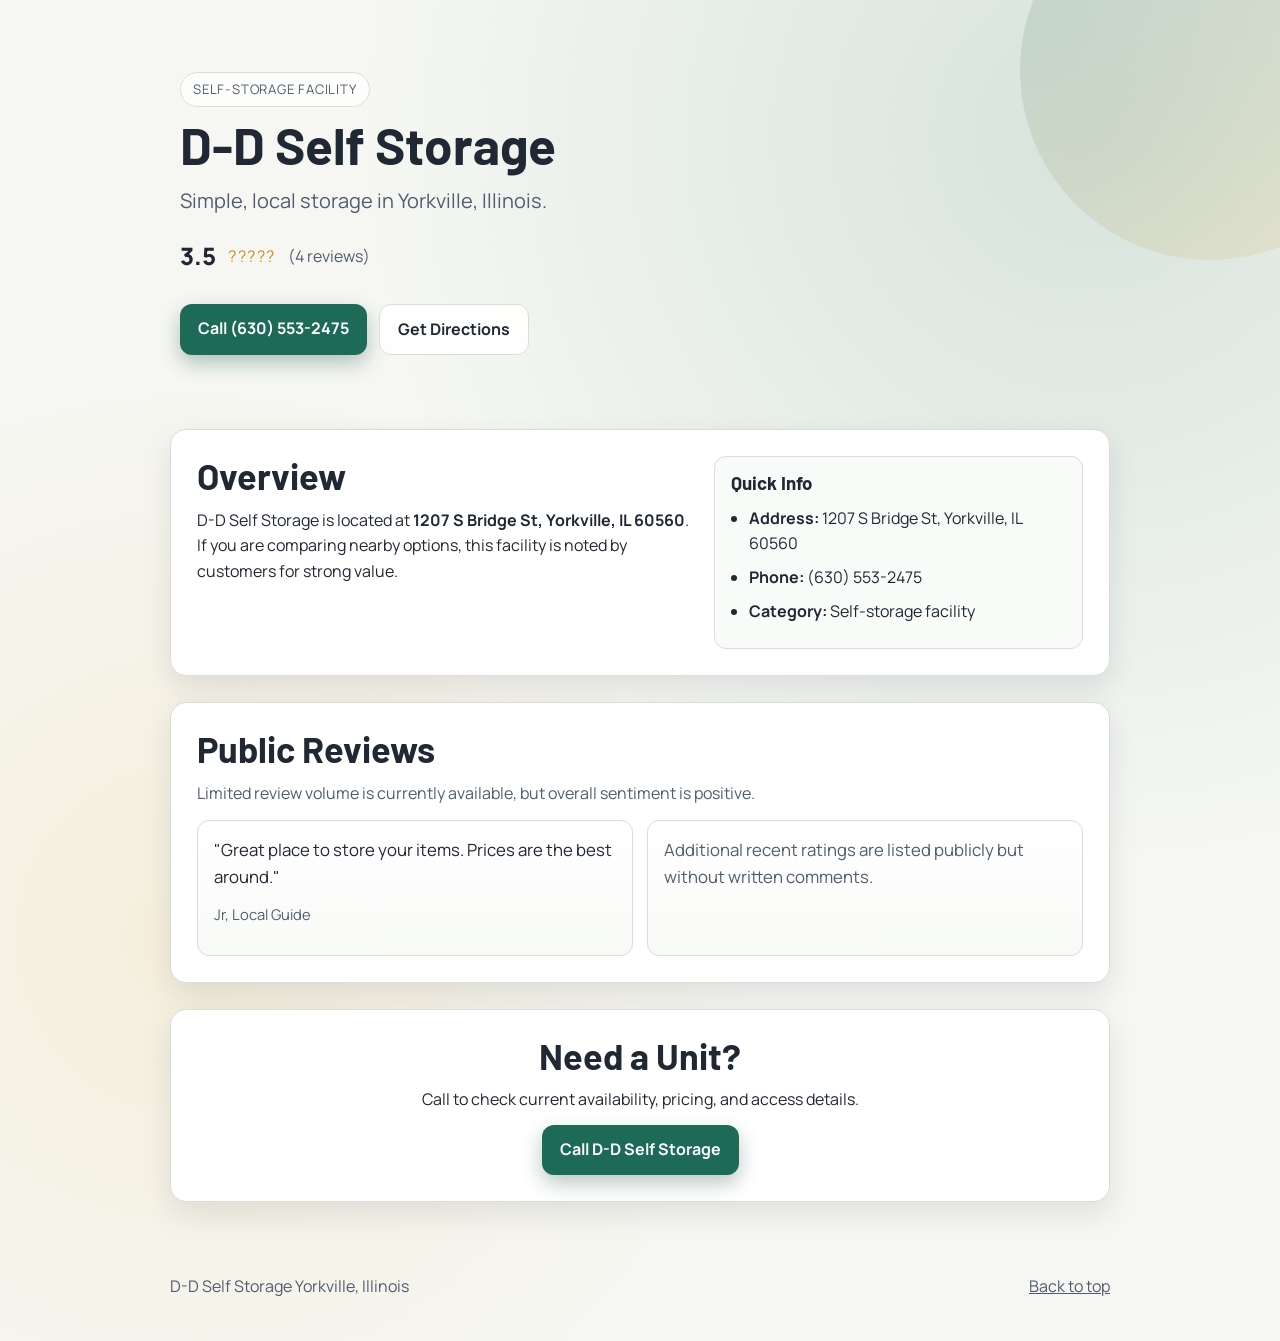
==== index.html @ d062bbf6 "Add files via upload" ====
<!DOCTYPE html>
<html lang="en">
<head>
  <meta charset="UTF-8">
  <meta name="viewport" content="width=device-width, initial-scale=1.0">
  <meta name="description" content="D-D Self Storage in Yorkville, IL. Contact for storage availability and pricing.">
  <title>D-D Self Storage | Yorkville, IL</title>
  <link rel="preconnect" href="https://fonts.googleapis.com">
  <link rel="preconnect" href="https://fonts.gstatic.com" crossorigin>
  <link href="https://fonts.googleapis.com/css2?family=Barlow:wght@400;500;600;700;800&family=Manrope:wght@400;500;700&display=swap" rel="stylesheet">
  <link rel="stylesheet" href="css/styles.css">
</head>
<body>
  <header class="hero" id="top">
    <div class="hero-inner">
      <p class="kicker">Self-Storage Facility</p>
      <h1>D-D Self Storage</h1>
      <p class="lead">Simple, local storage in Yorkville, Illinois.</p>

      <div class="rating-row" aria-label="Google rating summary">
        <span class="score">3.5</span>
        <span class="stars" aria-hidden="true">?????</span>
        <span class="count">(4 reviews)</span>
      </div>

      <div class="hero-actions">
        <a class="btn btn-primary" href="tel:+16305532475">Call (630) 553-2475</a>
        <a class="btn btn-outline" target="_blank" rel="noopener noreferrer" href="https://www.google.com/maps/search/?api=1&query=1207+S+Bridge+St+Yorkville+IL+60560">Get Directions</a>
      </div>
    </div>
    <div class="hero-accent" aria-hidden="true"></div>
  </header>

  <main>
    <section class="section section-grid" id="overview">
      <div>
        <h2>Overview</h2>
        <p>
          D-D Self Storage is located at <strong>1207 S Bridge St, Yorkville, IL 60560</strong>.
          If you are comparing nearby options, this facility is noted by customers for strong value.
        </p>
      </div>
      <aside class="info-card">
        <h3>Quick Info</h3>
        <ul>
          <li><strong>Address:</strong> 1207 S Bridge St, Yorkville, IL 60560</li>
          <li><strong>Phone:</strong> (630) 553-2475</li>
          <li><strong>Category:</strong> Self-storage facility</li>
        </ul>
      </aside>
    </section>

    <section class="section" id="reviews">
      <h2>Public Reviews</h2>
      <p class="section-intro">Limited review volume is currently available, but overall sentiment is positive.</p>

      <div class="reviews-wrap">
        <article class="review">
          <p class="review-text">"Great place to store your items. Prices are the best around."</p>
          <p class="review-meta">Jr, Local Guide</p>
        </article>

        <article class="review muted">
          <p class="review-text">Additional recent ratings are listed publicly but without written comments.</p>
        </article>
      </div>
    </section>

    <section class="section cta" id="contact">
      <h2>Need a Unit?</h2>
      <p>Call to check current availability, pricing, and access details.</p>
      <a class="btn btn-primary" href="tel:+16305532475">Call D-D Self Storage</a>
    </section>
  </main>

  <footer class="footer">
    <p>D-D Self Storage Yorkville, Illinois</p>
    <p><a href="#top">Back to top</a></p>
  </footer>
</body>
</html>
---- css/styles.css ----
:root {
  --bg: #f6f7f3;
  --ink: #1f2833;
  --ink-soft: #4f5d6d;
  --brand: #1d6b57;
  --brand-dark: #114737;
  --card: #ffffff;
  --line: #d7dfd6;
  --accent: #f2b950;
  --radius: 16px;
  --shadow: 0 12px 30px rgba(17, 34, 51, 0.1);
}

* {
  box-sizing: border-box;
}

body {
  margin: 0;
  font-family: Manrope, "Segoe UI", Tahoma, sans-serif;
  color: var(--ink);
  background:
    radial-gradient(circle at 85% 10%, rgba(29, 107, 87, 0.14), transparent 45%),
    radial-gradient(circle at 15% 70%, rgba(242, 185, 80, 0.14), transparent 40%),
    var(--bg);
  line-height: 1.6;
}

h1,
h2,
h3 {
  font-family: Barlow, "Arial Narrow", sans-serif;
  margin: 0 0 12px;
  line-height: 1.1;
}

h1 {
  font-size: clamp(2rem, 4vw, 3.5rem);
}

h2 {
  font-size: clamp(1.5rem, 3vw, 2.25rem);
}

p {
  margin: 0 0 12px;
}

.hero {
  padding: 72px 20px 48px;
  position: relative;
  overflow: hidden;
}

.hero-inner {
  max-width: 920px;
  margin: 0 auto;
  position: relative;
  z-index: 2;
  animation: rise-in 0.7s ease-out both;
}

.hero-accent {
  position: absolute;
  right: -120px;
  top: -120px;
  width: 380px;
  height: 380px;
  border-radius: 50%;
  background: linear-gradient(150deg, var(--brand), var(--accent));
  opacity: 0.16;
}

.kicker {
  display: inline-block;
  margin-bottom: 10px;
  padding: 6px 12px;
  border: 1px solid var(--line);
  border-radius: 999px;
  font-size: 0.82rem;
  letter-spacing: 0.06em;
  text-transform: uppercase;
  color: var(--ink-soft);
  background: rgba(255, 255, 255, 0.75);
}

.lead {
  font-size: clamp(1rem, 2vw, 1.25rem);
  color: var(--ink-soft);
  max-width: 54ch;
}

.rating-row {
  display: flex;
  align-items: center;
  gap: 12px;
  margin: 20px 0 28px;
  flex-wrap: wrap;
}

.score {
  font-weight: 800;
  font-size: 1.5rem;
}

.stars {
  letter-spacing: 0.1em;
  color: #cc8e1f;
}

.count {
  color: var(--ink-soft);
}

.hero-actions {
  display: flex;
  gap: 12px;
  flex-wrap: wrap;
}

.btn {
  display: inline-block;
  text-decoration: none;
  font-weight: 700;
  border-radius: 12px;
  padding: 12px 18px;
  transition: transform 0.2s ease, box-shadow 0.2s ease;
}

.btn:hover {
  transform: translateY(-1px);
}

.btn-primary {
  background: var(--brand);
  color: #fff;
  box-shadow: 0 8px 20px rgba(17, 71, 55, 0.3);
}

.btn-primary:hover {
  background: var(--brand-dark);
}

.btn-outline {
  border: 1px solid var(--line);
  color: var(--ink);
  background: rgba(255, 255, 255, 0.88);
}

main {
  max-width: 980px;
  margin: 0 auto;
  padding: 0 20px 50px;
}

.section {
  margin-top: 26px;
  background: var(--card);
  border: 1px solid var(--line);
  border-radius: var(--radius);
  padding: 26px;
  box-shadow: var(--shadow);
  animation: rise-in 0.8s ease both;
}

.section-grid {
  display: grid;
  gap: 18px;
  grid-template-columns: 1.35fr 1fr;
}

.info-card {
  background: #f9fbf8;
  border: 1px solid var(--line);
  border-radius: 12px;
  padding: 16px;
}

.info-card ul {
  margin: 8px 0 0;
  padding-left: 18px;
}

.info-card li {
  margin-bottom: 8px;
}

.section-intro {
  color: var(--ink-soft);
}

.reviews-wrap {
  display: grid;
  grid-template-columns: 1fr 1fr;
  gap: 14px;
  margin-top: 14px;
}

.review {
  border: 1px solid var(--line);
  border-radius: 12px;
  padding: 16px;
  background: linear-gradient(180deg, #ffffff, #f8faf7);
}

.review-text {
  font-size: 1.05rem;
}

.review-meta {
  color: var(--ink-soft);
  font-size: 0.92rem;
}

.review.muted {
  color: var(--ink-soft);
}

.cta {
  text-align: center;
}

.footer {
  max-width: 980px;
  margin: 22px auto 30px;
  padding: 0 20px;
  color: var(--ink-soft);
  display: flex;
  justify-content: space-between;
  gap: 10px;
  flex-wrap: wrap;
}

.footer a {
  color: inherit;
}

@keyframes rise-in {
  from {
    opacity: 0;
    transform: translateY(14px);
  }

  to {
    opacity: 1;
    transform: translateY(0);
  }
}

@media (max-width: 860px) {
  .section-grid,
  .reviews-wrap {
    grid-template-columns: 1fr;
  }

  .section {
    padding: 20px;
  }
}
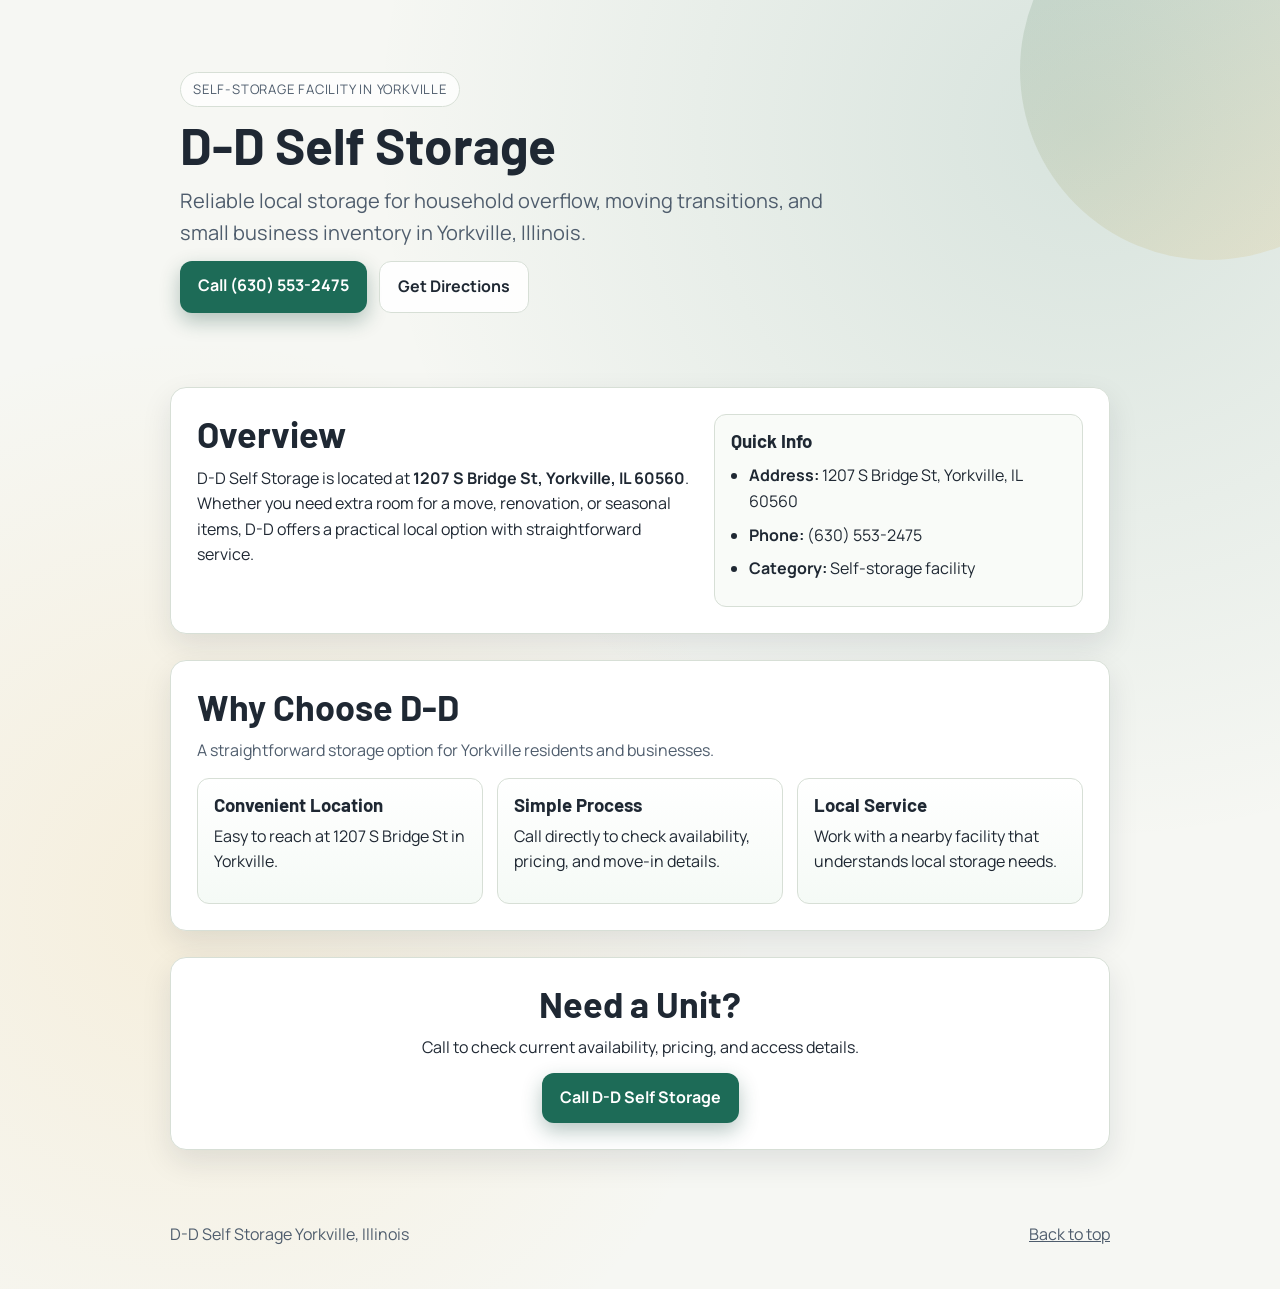
==== commit 0e500be1: "Add files via upload" ====
--- a/index.html
+++ b/index.html
@@ -13,15 +13,12 @@
 <body>
   <header class="hero" id="top">
     <div class="hero-inner">
-      <p class="kicker">Self-Storage Facility</p>
+      <p class="kicker">Self-Storage Facility In Yorkville</p>
       <h1>D-D Self Storage</h1>
-      <p class="lead">Simple, local storage in Yorkville, Illinois.</p>
-
-      <div class="rating-row" aria-label="Google rating summary">
-        <span class="score">3.5</span>
-        <span class="stars" aria-hidden="true">?????</span>
-        <span class="count">(4 reviews)</span>
-      </div>
+      <p class="lead">
+        Reliable local storage for household overflow, moving transitions, and small business
+        inventory in Yorkville, Illinois.
+      </p>
 
       <div class="hero-actions">
         <a class="btn btn-primary" href="tel:+16305532475">Call (630) 553-2475</a>
@@ -37,7 +34,8 @@
         <h2>Overview</h2>
         <p>
           D-D Self Storage is located at <strong>1207 S Bridge St, Yorkville, IL 60560</strong>.
-          If you are comparing nearby options, this facility is noted by customers for strong value.
+          Whether you need extra room for a move, renovation, or seasonal items, D-D offers a
+          practical local option with straightforward service.
         </p>
       </div>
       <aside class="info-card">
@@ -50,18 +48,24 @@
       </aside>
     </section>
 
-    <section class="section" id="reviews">
-      <h2>Public Reviews</h2>
-      <p class="section-intro">Limited review volume is currently available, but overall sentiment is positive.</p>
+    <section class="section" id="highlights">
+      <h2>Why Choose D-D</h2>
+      <p class="section-intro">A straightforward storage option for Yorkville residents and businesses.</p>
 
-      <div class="reviews-wrap">
-        <article class="review">
-          <p class="review-text">"Great place to store your items. Prices are the best around."</p>
-          <p class="review-meta">Jr, Local Guide</p>
+      <div class="highlights-wrap">
+        <article class="highlight">
+          <h3>Convenient Location</h3>
+          <p>Easy to reach at 1207 S Bridge St in Yorkville.</p>
         </article>
 
-        <article class="review muted">
-          <p class="review-text">Additional recent ratings are listed publicly but without written comments.</p>
+        <article class="highlight">
+          <h3>Simple Process</h3>
+          <p>Call directly to check availability, pricing, and move-in details.</p>
+        </article>
+
+        <article class="highlight">
+          <h3>Local Service</h3>
+          <p>Work with a nearby facility that understands local storage needs.</p>
         </article>
       </div>
     </section>
--- a/css/styles.css
+++ b/css/styles.css
@@ -90,28 +90,6 @@
   max-width: 54ch;
 }
 
-.rating-row {
-  display: flex;
-  align-items: center;
-  gap: 12px;
-  margin: 20px 0 28px;
-  flex-wrap: wrap;
-}
-
-.score {
-  font-weight: 800;
-  font-size: 1.5rem;
-}
-
-.stars {
-  letter-spacing: 0.1em;
-  color: #cc8e1f;
-}
-
-.count {
-  color: var(--ink-soft);
-}
-
 .hero-actions {
   display: flex;
   gap: 12px;
@@ -189,31 +167,22 @@
   color: var(--ink-soft);
 }
 
-.reviews-wrap {
+.highlights-wrap {
   display: grid;
-  grid-template-columns: 1fr 1fr;
+  grid-template-columns: repeat(3, minmax(0, 1fr));
   gap: 14px;
   margin-top: 14px;
 }
 
-.review {
+.highlight {
   border: 1px solid var(--line);
   border-radius: 12px;
   padding: 16px;
-  background: linear-gradient(180deg, #ffffff, #f8faf7);
-}
-
-.review-text {
-  font-size: 1.05rem;
-}
-
-.review-meta {
-  color: var(--ink-soft);
-  font-size: 0.92rem;
-}
-
-.review.muted {
-  color: var(--ink-soft);
+  background: linear-gradient(180deg, #ffffff, #f5faf6);
+}
+
+.highlight h3 {
+  margin-bottom: 8px;
 }
 
 .cta {
@@ -249,11 +218,11 @@
 
 @media (max-width: 860px) {
   .section-grid,
-  .reviews-wrap {
+  .highlights-wrap {
     grid-template-columns: 1fr;
   }
 
   .section {
     padding: 20px;
   }
-}
+}
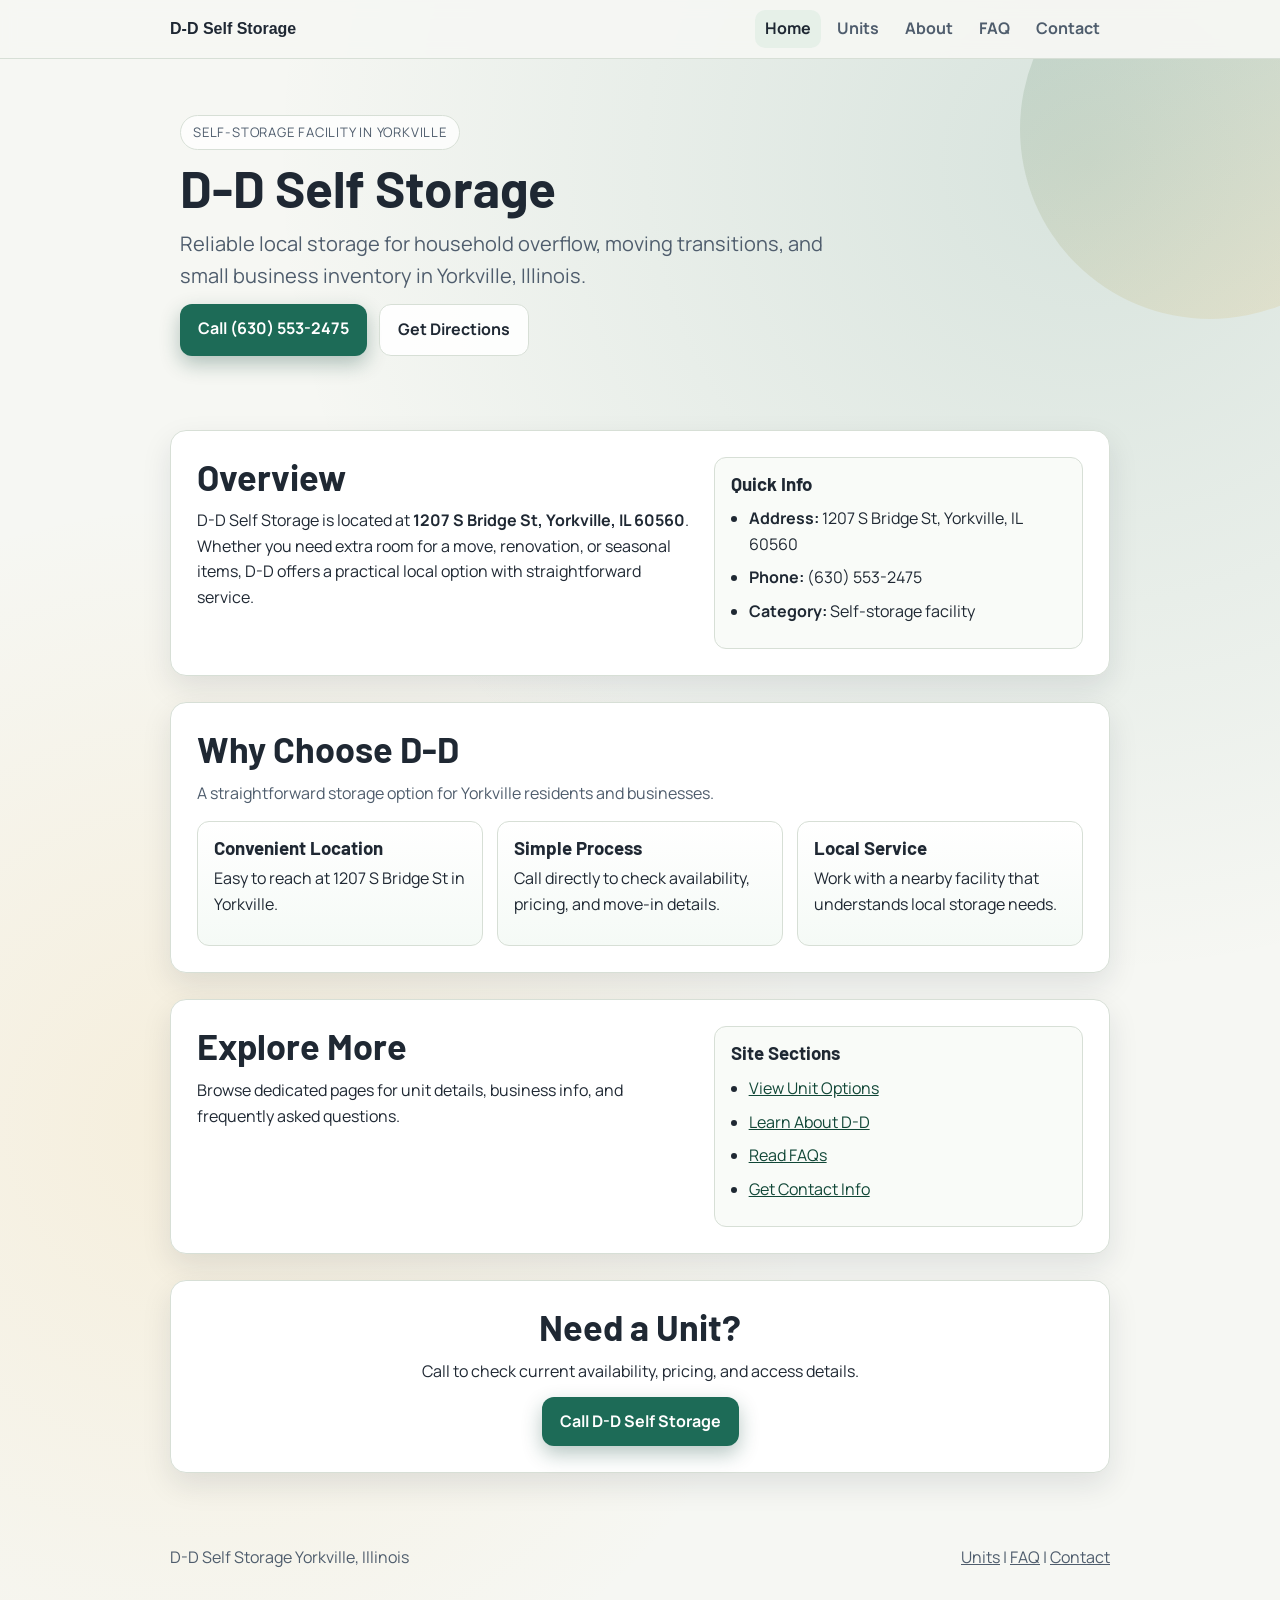
==== commit f58524b6: "Add files via upload" ====
--- a/index.html
+++ b/index.html
@@ -11,6 +11,19 @@
   <link rel="stylesheet" href="css/styles.css">
 </head>
 <body>
+  <nav class="top-nav" aria-label="Primary">
+    <div class="top-nav-inner">
+      <a class="brand" href="#top">D-D Self Storage</a>
+      <div class="top-links">
+        <a class="active" href="index.html">Home</a>
+        <a href="units.html">Units</a>
+        <a href="about.html">About</a>
+        <a href="faq.html">FAQ</a>
+        <a href="contact.html">Contact</a>
+      </div>
+    </div>
+  </nav>
+
   <header class="hero" id="top">
     <div class="hero-inner">
       <p class="kicker">Self-Storage Facility In Yorkville</p>
@@ -70,6 +83,24 @@
       </div>
     </section>
 
+    <section class="section section-grid" id="next-steps">
+      <div>
+        <h2>Explore More</h2>
+        <p>
+          Browse dedicated pages for unit details, business info, and frequently asked questions.
+        </p>
+      </div>
+      <aside class="info-card">
+        <h3>Site Sections</h3>
+        <ul>
+          <li><a href="units.html">View Unit Options</a></li>
+          <li><a href="about.html">Learn About D-D</a></li>
+          <li><a href="faq.html">Read FAQs</a></li>
+          <li><a href="contact.html">Get Contact Info</a></li>
+        </ul>
+      </aside>
+    </section>
+
     <section class="section cta" id="contact">
       <h2>Need a Unit?</h2>
       <p>Call to check current availability, pricing, and access details.</p>
@@ -79,7 +110,11 @@
 
   <footer class="footer">
     <p>D-D Self Storage Yorkville, Illinois</p>
-    <p><a href="#top">Back to top</a></p>
+    <p>
+      <a href="units.html">Units</a> |
+      <a href="faq.html">FAQ</a> |
+      <a href="contact.html">Contact</a>
+    </p>
   </footer>
 </body>
 </html>
--- a/css/styles.css
+++ b/css/styles.css
@@ -15,6 +15,10 @@
   box-sizing: border-box;
 }
 
+html {
+  scroll-behavior: smooth;
+}
+
 body {
   margin: 0;
   font-family: Manrope, "Segoe UI", Tahoma, sans-serif;
@@ -46,10 +50,64 @@
   margin: 0 0 12px;
 }
 
+.top-nav {
+  position: sticky;
+  top: 0;
+  z-index: 30;
+  border-bottom: 1px solid var(--line);
+  background: rgba(246, 247, 243, 0.92);
+  backdrop-filter: blur(8px);
+}
+
+.top-nav-inner {
+  max-width: 980px;
+  margin: 0 auto;
+  padding: 10px 20px;
+  display: flex;
+  align-items: center;
+  justify-content: space-between;
+  gap: 12px;
+}
+
+.brand {
+  font-family: Barlow, "Arial Narrow", sans-serif;
+  font-weight: 800;
+  color: var(--ink);
+  text-decoration: none;
+}
+
+.top-links {
+  display: flex;
+  gap: 6px;
+  flex-wrap: wrap;
+}
+
+.top-links a {
+  text-decoration: none;
+  color: var(--ink-soft);
+  font-weight: 700;
+  padding: 6px 10px;
+  border-radius: 10px;
+}
+
+.top-links a:hover {
+  color: var(--ink);
+  background: #eef4ef;
+}
+
+.top-links a.active {
+  color: var(--ink);
+  background: #e6f0e8;
+}
+
 .hero {
-  padding: 72px 20px 48px;
+  padding: 56px 20px 48px;
   position: relative;
   overflow: hidden;
+}
+
+.page-hero {
+  padding-top: 34px;
 }
 
 .hero-inner {
@@ -185,6 +243,62 @@
   margin-bottom: 8px;
 }
 
+.units-wrap {
+  display: grid;
+  grid-template-columns: repeat(3, minmax(0, 1fr));
+  gap: 14px;
+  margin-top: 14px;
+}
+
+.unit-card {
+  border: 1px solid var(--line);
+  border-radius: 12px;
+  padding: 16px;
+  background: linear-gradient(180deg, #ffffff, #fafaf6);
+}
+
+.faq-wrap {
+  margin-top: 14px;
+  display: grid;
+  gap: 10px;
+}
+
+.faq-wrap details {
+  border: 1px solid var(--line);
+  border-radius: 12px;
+  padding: 12px 14px;
+  background: #fff;
+}
+
+.faq-wrap summary {
+  cursor: pointer;
+  font-weight: 700;
+}
+
+.faq-wrap p {
+  margin: 10px 0 0;
+  color: var(--ink-soft);
+}
+
+.info-card a {
+  color: var(--brand-dark);
+}
+
+.map-frame-wrap {
+  margin-top: 12px;
+  border: 1px solid var(--line);
+  border-radius: 12px;
+  overflow: hidden;
+  box-shadow: var(--shadow);
+}
+
+.map-frame {
+  display: block;
+  width: 100%;
+  min-height: 360px;
+  border: 0;
+}
+
 .cta {
   text-align: center;
 }
@@ -218,11 +332,17 @@
 
 @media (max-width: 860px) {
   .section-grid,
-  .highlights-wrap {
+  .highlights-wrap,
+  .units-wrap {
     grid-template-columns: 1fr;
   }
 
   .section {
     padding: 20px;
   }
-}
+
+  .top-nav-inner {
+    flex-direction: column;
+    align-items: flex-start;
+  }
+}
